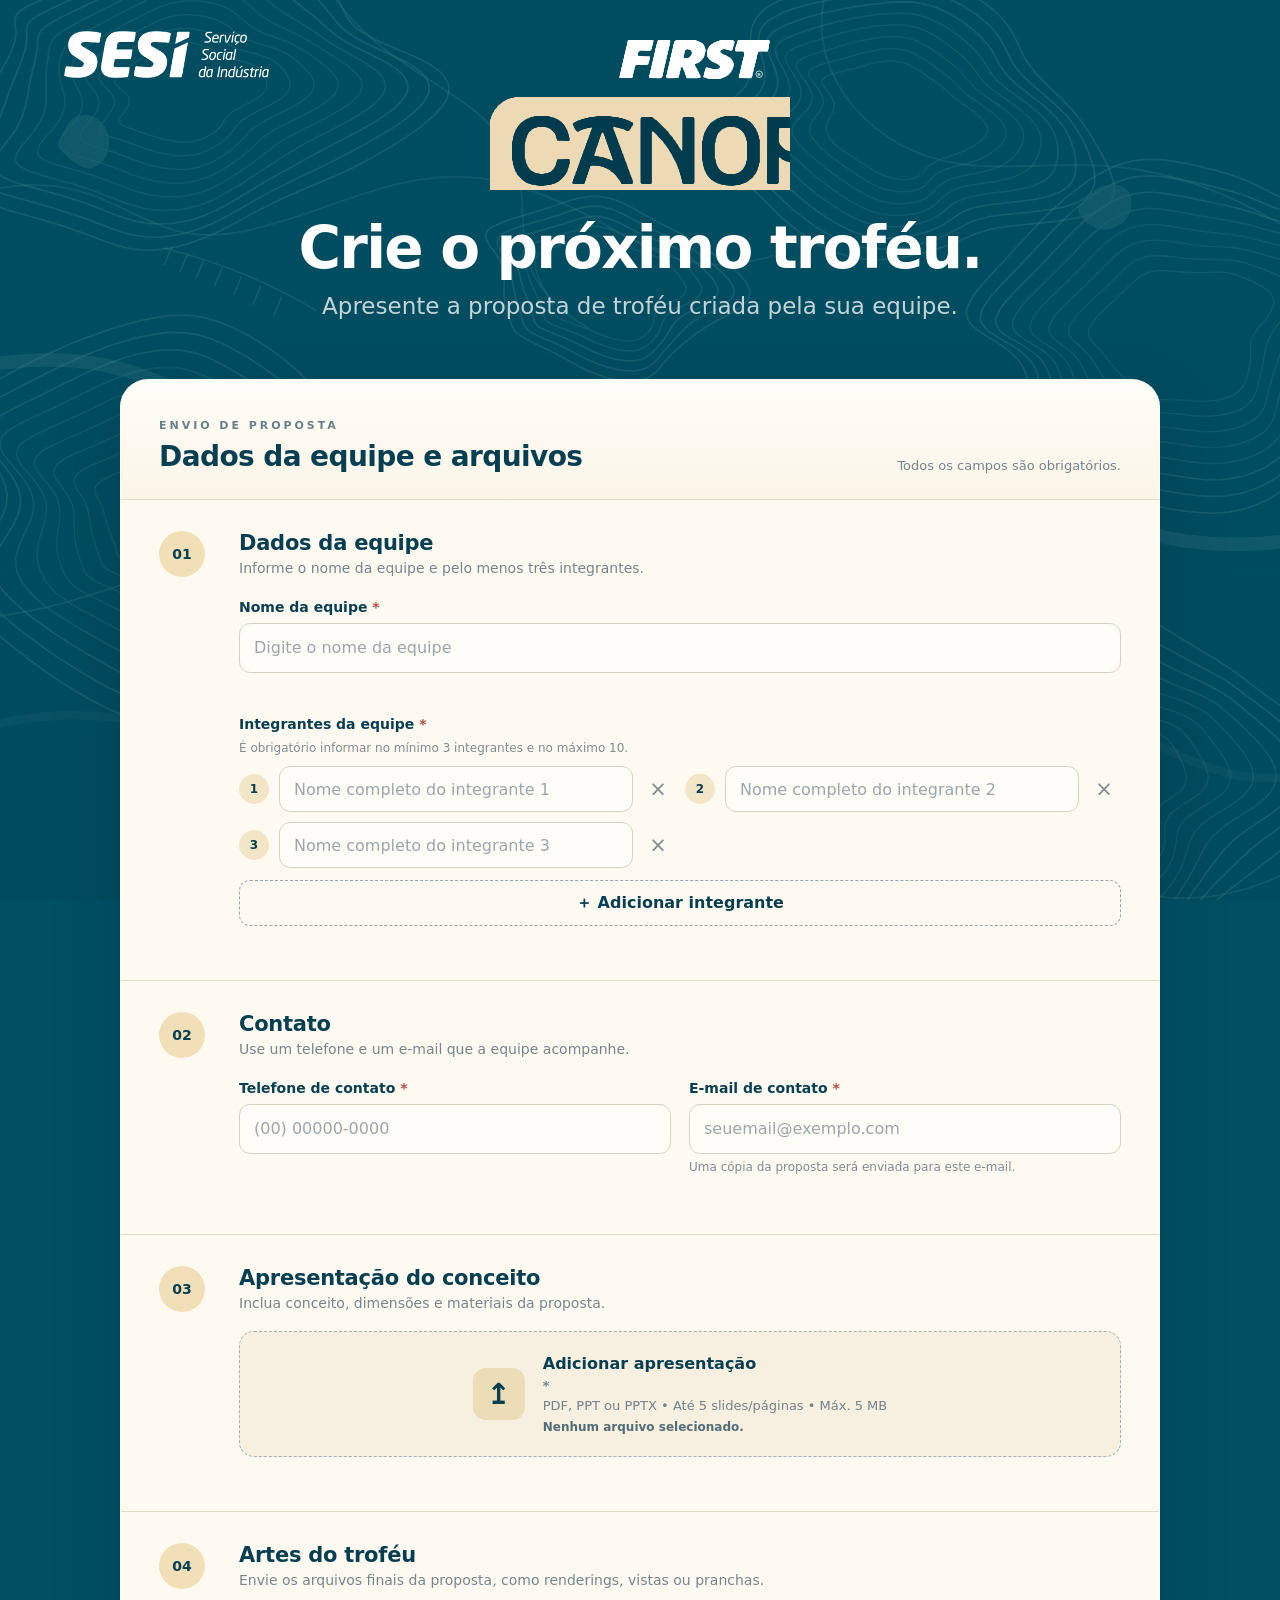
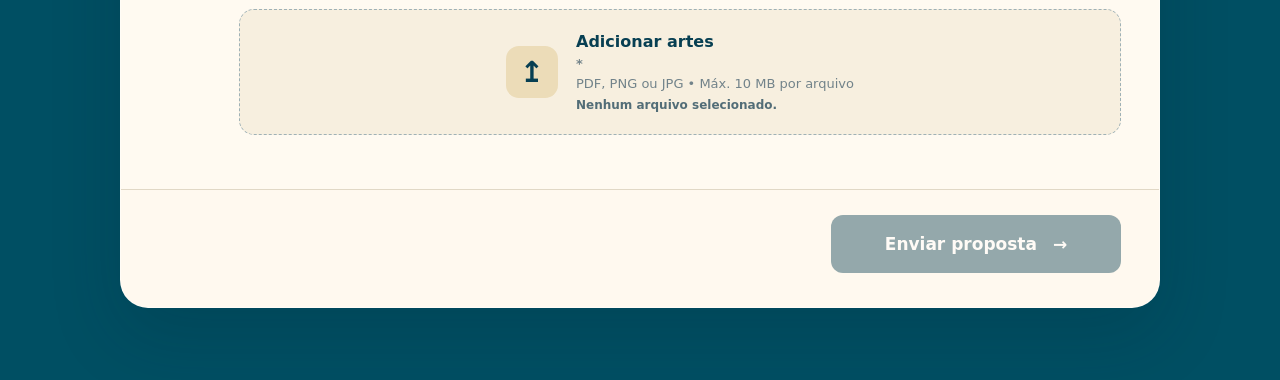
==== index.html @ c63472a3 "Use corrected static FIRST CANOPY logo" ====
<!DOCTYPE html>

<html lang="pt-BR">
<head>
<meta charset="utf-8"/>
<meta content="width=device-width,initial-scale=1" name="viewport"/>
<meta content="#003b4e" name="theme-color"/>
<title>FIRST CANOPY — Envio de proposta</title>
<link rel="icon" type="image/svg+xml" href="assets/favicon/favicon.svg?v=1"/>
<link rel="shortcut icon" href="assets/favicon/favicon.svg?v=1"/>
<link rel="manifest" href="assets/favicon/site.webmanifest?v=1"/>
<link href="styles-v5.css?v=5.1" rel="stylesheet"/>
</head>
<body>
<div aria-hidden="true" class="topography"></div>
<header class="site-header">
<div class="sesi-wrap">
<img alt="SESI — Serviço Social da Indústria" class="sesi-logo" src="assets/sesi-logo.png"/>
</div>
<div class="first-canopy-logo" id="firstCanopyLogo">
<img alt="FIRST CANOPY" class="brand-image" src="assets/first-canopy-logo-v6.svg?v=6"/>
</div>
<div class="hero-copy">
<h1>Crie o próximo troféu.</h1>
<p>Apresente a proposta de troféu criada pela sua equipe.</p>
</div>
</header>
<main class="page-shell">
<form class="proposal-card" id="proposalForm" novalidate="">
<div class="form-intro">
<div>
<span class="eyebrow">ENVIO DE PROPOSTA</span>
<h2>Dados da equipe e arquivos</h2>
</div>
<p>Todos os campos são obrigatórios.</p>
</div>
<section aria-labelledby="team-section-title" class="form-section">
<div class="section-badge">01</div>
<div class="section-content">
<div class="section-head">
<h3 id="team-section-title">Dados da equipe</h3>
<p>Informe o nome da equipe e pelo menos três integrantes.</p>
</div>
<div class="field full">
<label for="teamName">Nome da equipe <span class="required">*</span></label>
<input autocomplete="organization" class="input" id="teamName" name="teamName" placeholder="Digite o nome da equipe" required="" type="text" value=""/>

<div class="error-text" id="teamNameError"></div>
</div>
<div class="field full">
<label>Integrantes da equipe <span class="required">*</span></label>
<p class="field-note">É obrigatório informar no mínimo 3 integrantes e no máximo 10.</p>
<div class="member-list" id="memberList">
<div class="member-row">
<span class="member-index">1</span>
<input aria-label="Nome do integrante 1" class="input member-name" name="members" placeholder="Nome completo do integrante 1" required="" type="text"/>
<button aria-label="Remover integrante" class="remove-member" title="Remover integrante" type="button">×</button>
</div>
<div class="member-row">
<span class="member-index">2</span>
<input aria-label="Nome do integrante 2" class="input member-name" name="members" placeholder="Nome completo do integrante 2" required="" type="text"/>
<button aria-label="Remover integrante" class="remove-member" title="Remover integrante" type="button">×</button>
</div>
<div class="member-row">
<span class="member-index">3</span>
<input aria-label="Nome do integrante 3" class="input member-name" name="members" placeholder="Nome completo do integrante 3" required="" type="text"/>
<button aria-label="Remover integrante" class="remove-member" title="Remover integrante" type="button">×</button>
</div>
</div>
<button class="add-member" id="addMember" type="button">＋ Adicionar integrante</button>
<div class="error-text" id="membersError"></div>
</div>
</div>
</section>
<section aria-labelledby="contact-section-title" class="form-section">
<div class="section-badge">02</div>
<div class="section-content">
<div class="section-head">
<h3 id="contact-section-title">Contato</h3>
<p>Use um telefone e um e-mail que a equipe acompanhe.</p>
</div>
<div class="two-col">
<div class="field">
<label for="phone">Telefone de contato <span class="required">*</span></label>
<input autocomplete="tel" class="input" id="phone" inputmode="tel" name="phone" placeholder="(00) 00000-0000" required="" type="tel"/>
<div class="error-text" id="phoneError"></div>
</div>
<div class="field">
<label for="email">E-mail de contato <span class="required">*</span></label>
<input autocomplete="email" class="input" id="email" name="email" placeholder="seuemail@exemplo.com" required="" type="email"/>
<p class="field-note">Uma cópia da proposta será enviada para este e-mail.</p>
<div class="error-text" id="emailError"></div>
</div>
</div>
</div>
</section>
<section aria-labelledby="concept-section-title" class="form-section">
<div class="section-badge">03</div>
<div class="section-content">
<div class="section-head">
<h3 id="concept-section-title">Apresentação do conceito</h3>
<p>Inclua conceito, dimensões e materiais da proposta.</p>
</div>
<label class="upload-box" for="conceptFile" id="conceptUploadBox">
<div aria-hidden="true" class="upload-mark">↥</div>
<div class="upload-copy">
<strong>Adicionar apresentação <span class="required">*</span></strong>
<span>PDF, PPT ou PPTX • Até 5 slides/páginas • Máx. 5 MB</span>
<small id="conceptFileName">Nenhum arquivo selecionado.</small>
</div>
<input accept=".pdf,.ppt,.pptx" hidden="" id="conceptFile" name="conceptFile" required="" type="file"/>
</label>
<div class="error-text" id="conceptFileError"></div>
</div>
</section>
<section aria-labelledby="arts-section-title" class="form-section">
<div class="section-badge">04</div>
<div class="section-content">
<div class="section-head">
<h3 id="arts-section-title">Artes do troféu</h3>
<p>Envie os arquivos finais da proposta, como renderings, vistas ou pranchas.</p>
</div>
<label class="upload-box" for="artFiles" id="artsUploadBox">
<div aria-hidden="true" class="upload-mark">↥</div>
<div class="upload-copy">
<strong>Adicionar artes <span class="required">*</span></strong>
<span>PDF, PNG ou JPG • Máx. 10 MB por arquivo</span>
<small id="artFilesName">Nenhum arquivo selecionado.</small>
</div>
<input accept=".pdf,.png,.jpg,.jpeg" hidden="" id="artFiles" multiple="" name="artFiles" required="" type="file"/>
</label>
<div class="error-text" id="artFilesError"></div>
</div>
</section>
<div aria-live="polite" class="form-message" id="formMessage" role="alert"></div>
<div class="actions">
<button class="submit-button" disabled="" id="submitProposal" type="submit">
<span class="button-label">Enviar proposta</span>
<span aria-hidden="true">→</span>
</button>
</div>
</form>
</main>
<div aria-hidden="true" class="modal" id="successModal">
<div aria-labelledby="successTitle" aria-modal="true" class="modal-card" role="dialog">
<div aria-hidden="true" class="success-icon">✓</div>
<h2 id="successTitle">Proposta enviada com sucesso.</h2>
<p id="successText">A proposta foi encaminhada e uma cópia foi enviada para o e-mail informado.</p>
<button class="modal-button" id="closeSuccess" type="button">Fechar</button>
</div>
</div>
<script src="app-v5.js?v=5.1" defer></script>
</body>
</html>
---- styles-v5.css ----
:root{
  --teal:#003b4e;
  --teal-2:#00566e;
  --teal-3:#0d6b82;
  --cream:#efd9a7;
  --paper:#f9f4e8;
  --paper-2:#fffaf1;
  --ink:#073f52;
  --muted:#73868d;
  --line:#e1d8c6;
  --danger:#b64d45;
  --success:#0c6a61;
  --shadow:0 26px 70px rgba(0,34,46,.18);
}
*{box-sizing:border-box}
html{scroll-behavior:smooth}
body{
  margin:0;
  min-height:100vh;
  font-family:Inter,ui-sans-serif,system-ui,-apple-system,"Segoe UI",Arial,sans-serif;
  color:var(--ink);
  background:#004f63;
  overflow-x:hidden;
  position:relative;
  isolation:isolate;
}
button,input{font:inherit}
.topography{
  position:fixed;
  inset:0;
  z-index:-1;
  pointer-events:none;
  background:#004f63 url("assets/topography.svg") center top / cover no-repeat;
}
.topography::after{
  content:"";
  position:absolute;
  inset:0;
  background:linear-gradient(180deg,rgba(0,32,44,.04) 0%,rgba(0,32,44,.08) 100%);
}

.site-header{
  position:relative;
  min-height:465px;
  padding:30px clamp(22px,5vw,72px) 138px;
  display:flex;
  flex-direction:column;
  align-items:center;
  text-align:center;
  color:#fff;
}
.sesi-wrap{
  position:absolute;
  top:31px;
  left:clamp(22px,5vw,72px);
  width:205px;
  display:flex;
  align-items:center;
}
.sesi-logo{
  display:block;
  width:100%;
  height:auto;
  max-height:62px;
  object-fit:contain;
  object-position:left center;
}
.first-canopy-logo{
  width:min(410px,72vw);
  margin-top:10px;
  position:relative;
}
.brand-svg{
  display:block;
  width:100%;
  height:auto;
  overflow:visible;
  shape-rendering:geometricPrecision;
  text-rendering:geometricPrecision;
}
.logo-first-vector,.logo-plaque-vector,.logo-letters-vector{
  vector-effect:non-scaling-stroke;
}
.logo-fallback{
  display:block;
  width:100%;
  height:auto;
}
.hero-copy{margin-top:25px;max-width:860px}
.hero-copy h1{
  margin:0;
  font-size:clamp(36px,4.8vw,58px);
  line-height:1.03;
  letter-spacing:-1.8px;
}
.hero-copy p{
  margin:12px 0 0;
  color:#c4d3d7;
  font-size:clamp(18px,2vw,23px);
  line-height:1.35;
}

.page-shell{
  width:min(1040px,94%);
  margin:-86px auto 72px;
  position:relative;
  z-index:2;
}
.proposal-card{
  background:var(--paper-2);
  border:1px solid rgba(255,255,255,.3);
  border-radius:28px;
  box-shadow:var(--shadow);
  overflow:hidden;
}
.form-intro{
  display:flex;
  align-items:flex-end;
  justify-content:space-between;
  gap:28px;
  padding:34px 38px 26px;
  background:linear-gradient(180deg,#fffdf8 0%,#fbf5e8 100%);
  border-bottom:1px solid var(--line);
}
.form-intro .eyebrow{font-size:11px;letter-spacing:.27em;font-weight:800;color:#66808a}
.form-intro h2{margin:7px 0 0;font-size:28px;letter-spacing:-.6px}
.form-intro>p{margin:0;color:var(--muted);font-size:13px;white-space:nowrap}

.form-section{
  display:grid;
  grid-template-columns:62px 1fr;
  gap:18px;
  padding:31px 38px;
  border-bottom:1px solid var(--line);
}
.section-badge{
  width:46px;
  height:46px;
  border-radius:50%;
  display:grid;
  place-items:center;
  background:#f1dfb7;
  color:var(--ink);
  font-weight:850;
  font-size:14px;
}
.section-content{min-width:0}
.section-head h3{margin:0;font-size:21px;letter-spacing:-.25px}
.section-head p{margin:4px 0 0;color:var(--muted);font-size:14px;line-height:1.4}
.field{margin-top:20px}
.field label{display:block;margin-bottom:8px;font-size:14px;font-weight:760}
.required{color:var(--danger)}
.field-note{margin:5px 0 10px;color:#7d8d93;font-size:12px;line-height:1.4}
.input{
  width:100%;
  height:50px;
  border:1.5px solid #d7d1c4;
  border-radius:11px;
  background:#fffdf8;
  color:var(--ink);
  padding:0 14px;
  outline:none;
  transition:border-color .18s,box-shadow .18s,background .18s;
}
.input::placeholder{color:#9ba6aa}
.input:focus{border-color:var(--teal-3);box-shadow:0 0 0 3px rgba(13,107,130,.08)}
.input.invalid{border-color:var(--danger);background:#fff9f7}
.two-col{display:grid;grid-template-columns:1fr 1fr;gap:18px}
.member-list{display:grid;grid-template-columns:1fr 1fr;gap:10px}
.member-row{display:grid;grid-template-columns:32px 1fr 34px;gap:8px;align-items:center}
.member-index{
  width:30px;
  height:30px;
  border-radius:50%;
  display:grid;
  place-items:center;
  background:#f3e6c8;
  font-size:12px;
  font-weight:850;
}
.member-row .input{height:46px}
.remove-member{
  width:34px;
  height:34px;
  border:0;
  background:transparent;
  color:#7e8d92;
  border-radius:8px;
  font-size:21px;
  cursor:pointer;
}
.remove-member:hover{background:#f4eee1;color:var(--danger)}
.add-member{
  margin-top:12px;
  width:100%;
  height:46px;
  border-radius:11px;
  border:1.5px dashed #8da7af;
  background:transparent;
  color:var(--ink);
  font-weight:760;
  cursor:pointer;
}
.add-member:hover{background:#f7f0e2}
.add-member:disabled{opacity:.5;cursor:not-allowed}

.upload-box{
  margin-top:18px;
  min-height:126px;
  border:1.5px dashed #9fb1b6;
  border-radius:15px;
  background:#f7efdf;
  display:flex;
  align-items:center;
  justify-content:center;
  gap:18px;
  padding:22px;
  cursor:pointer;
  transition:background .18s,border-color .18s,transform .18s;
}
.upload-box:hover{background:#f4e8d2;border-color:#6f959f}
.upload-box.has-file{border-style:solid;border-color:#77a096;background:#edf4ec}
.upload-box.invalid{border-color:var(--danger);background:#fff5f1}
.upload-mark{
  flex:0 0 auto;
  width:52px;
  height:52px;
  border-radius:13px;
  display:grid;
  place-items:center;
  background:#ecdcb8;
  font-size:29px;
  font-weight:850;
}
.upload-copy strong{display:block;font-size:16px}
.upload-copy span{display:block;margin-top:5px;color:#72838a;font-size:13px}
.upload-copy small{display:block;margin-top:7px;color:#526d77;font-size:12px;font-weight:650;word-break:break-word}
.error-text{min-height:17px;margin-top:6px;color:var(--danger);font-size:12px;line-height:1.35}

.form-message{
  display:none;
  margin:24px 38px 0;
  padding:14px 16px;
  border-radius:12px;
  font-size:14px;
  line-height:1.4;
}
.form-message.error{display:block;background:#fff0ec;color:#8f3d36;border:1px solid #e8bcb4}
.form-message.success{display:block;background:#e9f4ef;color:#0b6158;border:1px solid #b7d8cf}
.actions{
  display:flex;
  justify-content:flex-end;
  padding:25px 38px 34px;
  background:#fff9ef;
}
.submit-button{
  min-width:290px;
  height:58px;
  border:0;
  border-radius:12px;
  background:var(--teal);
  color:#fff;
  font-size:17px;
  font-weight:820;
  display:flex;
  align-items:center;
  justify-content:center;
  gap:16px;
  cursor:pointer;
  transition:transform .15s,background .15s,opacity .15s;
}
.submit-button:not(:disabled):hover{background:#002f3f;transform:translateY(-1px)}
.submit-button:disabled{opacity:.42;cursor:not-allowed}
.submit-button.sending{opacity:.72;cursor:wait}

.modal{
  position:fixed;
  inset:0;
  z-index:50;
  display:none;
  align-items:center;
  justify-content:center;
  padding:22px;
  background:rgba(0,28,38,.68);
  backdrop-filter:blur(5px);
}
.modal.open{display:flex}
.modal-card{
  width:min(500px,100%);
  background:#fffaf0;
  border-radius:24px;
  padding:34px;
  text-align:center;
  box-shadow:var(--shadow);
}
.success-icon{
  width:58px;
  height:58px;
  border-radius:50%;
  margin:0 auto 16px;
  display:grid;
  place-items:center;
  background:#dcefe8;
  color:var(--success);
  font-size:28px;
  font-weight:900;
}
.modal-card h2{margin:0;font-size:27px}
.modal-card p{margin:10px auto 22px;color:var(--muted);line-height:1.5;max-width:390px}
.modal-button{
  width:100%;
  height:50px;
  border:0;
  border-radius:11px;
  background:var(--teal);
  color:#fff;
  font-weight:800;
  cursor:pointer;
}

@media(max-width:860px){
  .site-header{padding:28px 20px 116px;min-height:390px}
  .sesi-wrap{position:static;width:150px;align-self:flex-start;margin-bottom:10px}
  .first-canopy-logo{margin-top:0;width:min(350px,78vw)}
  .hero-copy{margin-top:20px}
  .page-shell{width:96%;margin-top:-76px}
  .form-intro{align-items:flex-start;flex-direction:column;gap:8px;padding:28px 24px 22px}
  .form-intro>p{white-space:normal}
  .form-section{grid-template-columns:1fr;padding:26px 24px}
  .section-badge{width:42px;height:42px}
  .two-col,.member-list{grid-template-columns:1fr}
  .actions{padding:20px 24px 28px}
  .submit-button{width:100%;min-width:0}
  .form-message{margin:20px 24px 0}
}
@media(max-width:520px){
  .site-header{padding-left:16px;padding-right:16px}
  .sesi-wrap{width:132px}
  .first-canopy-logo{width:min(315px,86vw)}
  .hero-copy h1{font-size:36px}
  .hero-copy p{font-size:18px}
  .page-shell{width:96.5%}
  .form-section{padding:24px 18px}
  .form-intro{padding:24px 18px 20px}
  .actions{padding:18px}
  .form-message{margin:18px 18px 0}
  .upload-box{align-items:flex-start;justify-content:flex-start}
}

@media(prefers-reduced-motion:reduce){
  html{scroll-behavior:auto}
  *,*::before,*::after{animation-duration:.001ms!important;animation-iteration-count:1!important;transition-duration:.001ms!important}
}

/* Logo animation v4 — JS-controlled, no SMIL */
.logo-letter{
  transform-box:fill-box;
  transform-origin:center;
  will-change:transform,opacity;
}
.first-canopy-logo.logo-animation-running .logo-letter{
  transition:none!important;
}
.first-canopy-logo.logo-animation-complete .logo-letter{
  opacity:1!important;
  transform:none!important;
  clip-path:none!important;
}
.logo-fallback-js{
  display:block;
  width:100%;
  height:auto;
}
.logo-fallback-js[hidden]{display:none!important}
@media(prefers-reduced-motion:reduce){
  .first-canopy-logo .logo-letter{opacity:1!important;transform:none!important;clip-path:none!important}
}

/* v5 logo animation: isolated, cache-busted and driven by Web Animations API */
#firstCanopyLogo .logo-letter{
  transform-box:fill-box;
  transform-origin:center center;
  will-change:transform,opacity;
}
#firstCanopyLogo.logo-animation-running .logo-letter{
  transition:none!important;
}
#firstCanopyLogo.logo-animation-complete .logo-letter{
  opacity:1!important;
  transform:none!important;
}
/* Do not zero-out Web Animations API here; JS provides a shorter visible reduced-motion reveal. */
@media (prefers-reduced-motion: reduce){
  #firstCanopyLogo .logo-letter{transition:none!important}
}
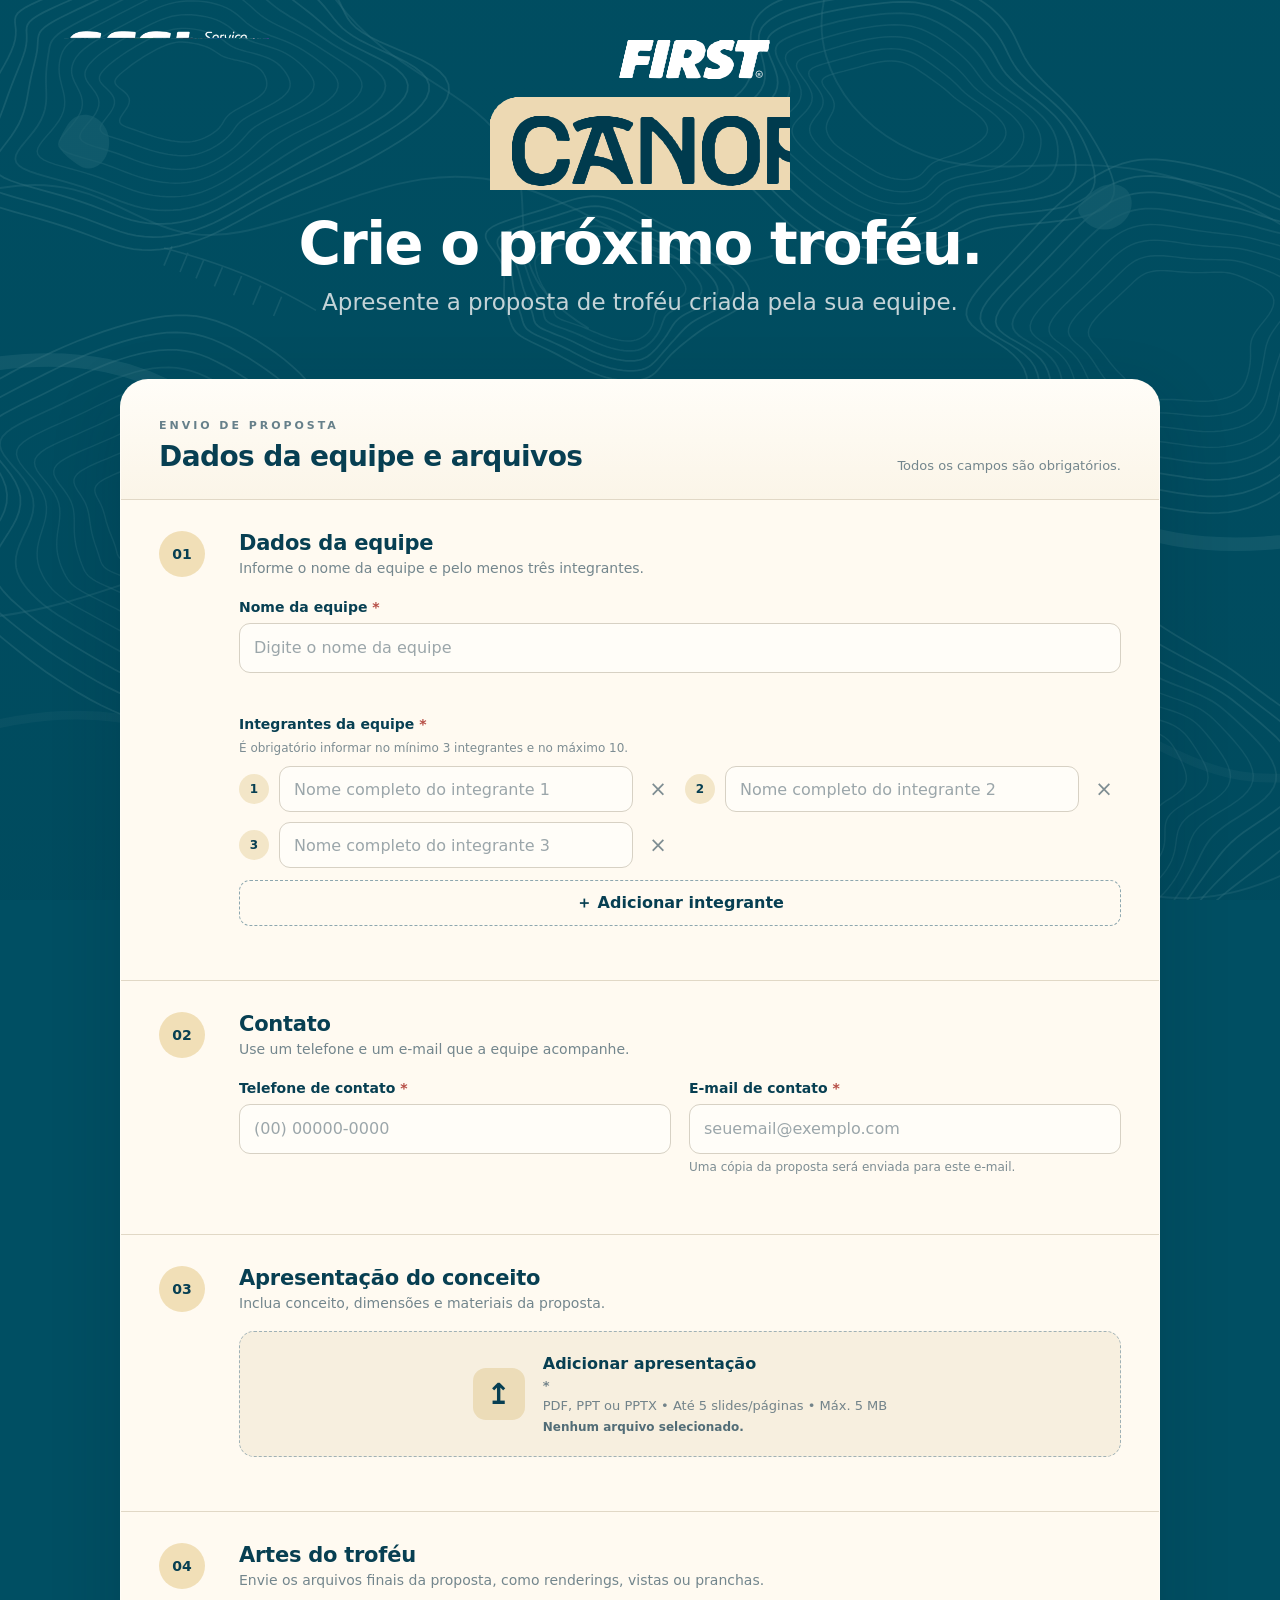
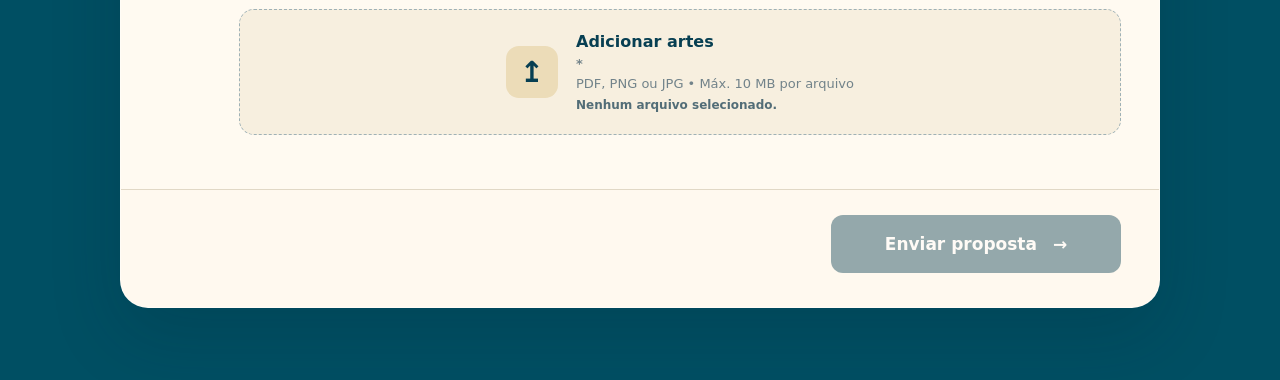
==== commit 01f63677: "Sync uploaded FIRST CANOPY package" ====
--- a/index.html
+++ b/index.html
@@ -15,7 +15,7 @@
 <div aria-hidden="true" class="topography"></div>
 <header class="site-header">
 <div class="sesi-wrap">
-<img alt="SESI — Serviço Social da Indústria" class="sesi-logo" src="assets/sesi-logo.png"/>
+<img alt="SESI — Serviço Social da Indústria" class="sesi-logo" src="assets/sesi-logo-v4.png"/>
 </div>
 <div class="first-canopy-logo" id="firstCanopyLogo">
 <img alt="FIRST CANOPY" class="brand-image" src="assets/first-canopy-logo-v6.svg?v=6"/>
--- a/styles-v5.css
+++ b/styles-v5.css
@@ -393,3 +393,25 @@
 @media (prefers-reduced-motion: reduce){
   #firstCanopyLogo .logo-letter{transition:none!important}
 }
+
+
+/* v6 static logo */
+.first-canopy-logo{
+  width:min(560px,78vw);
+  margin-top:10px;
+  position:relative;
+  overflow:visible;
+}
+.brand-image{
+  display:block;
+  width:100%;
+  max-width:100%;
+  height:auto;
+  object-fit:contain;
+}
+@media(max-width:860px){
+  .first-canopy-logo{width:min(420px,82vw);margin-top:0}
+}
+@media(max-width:520px){
+  .first-canopy-logo{width:min(340px,90vw)}
+}
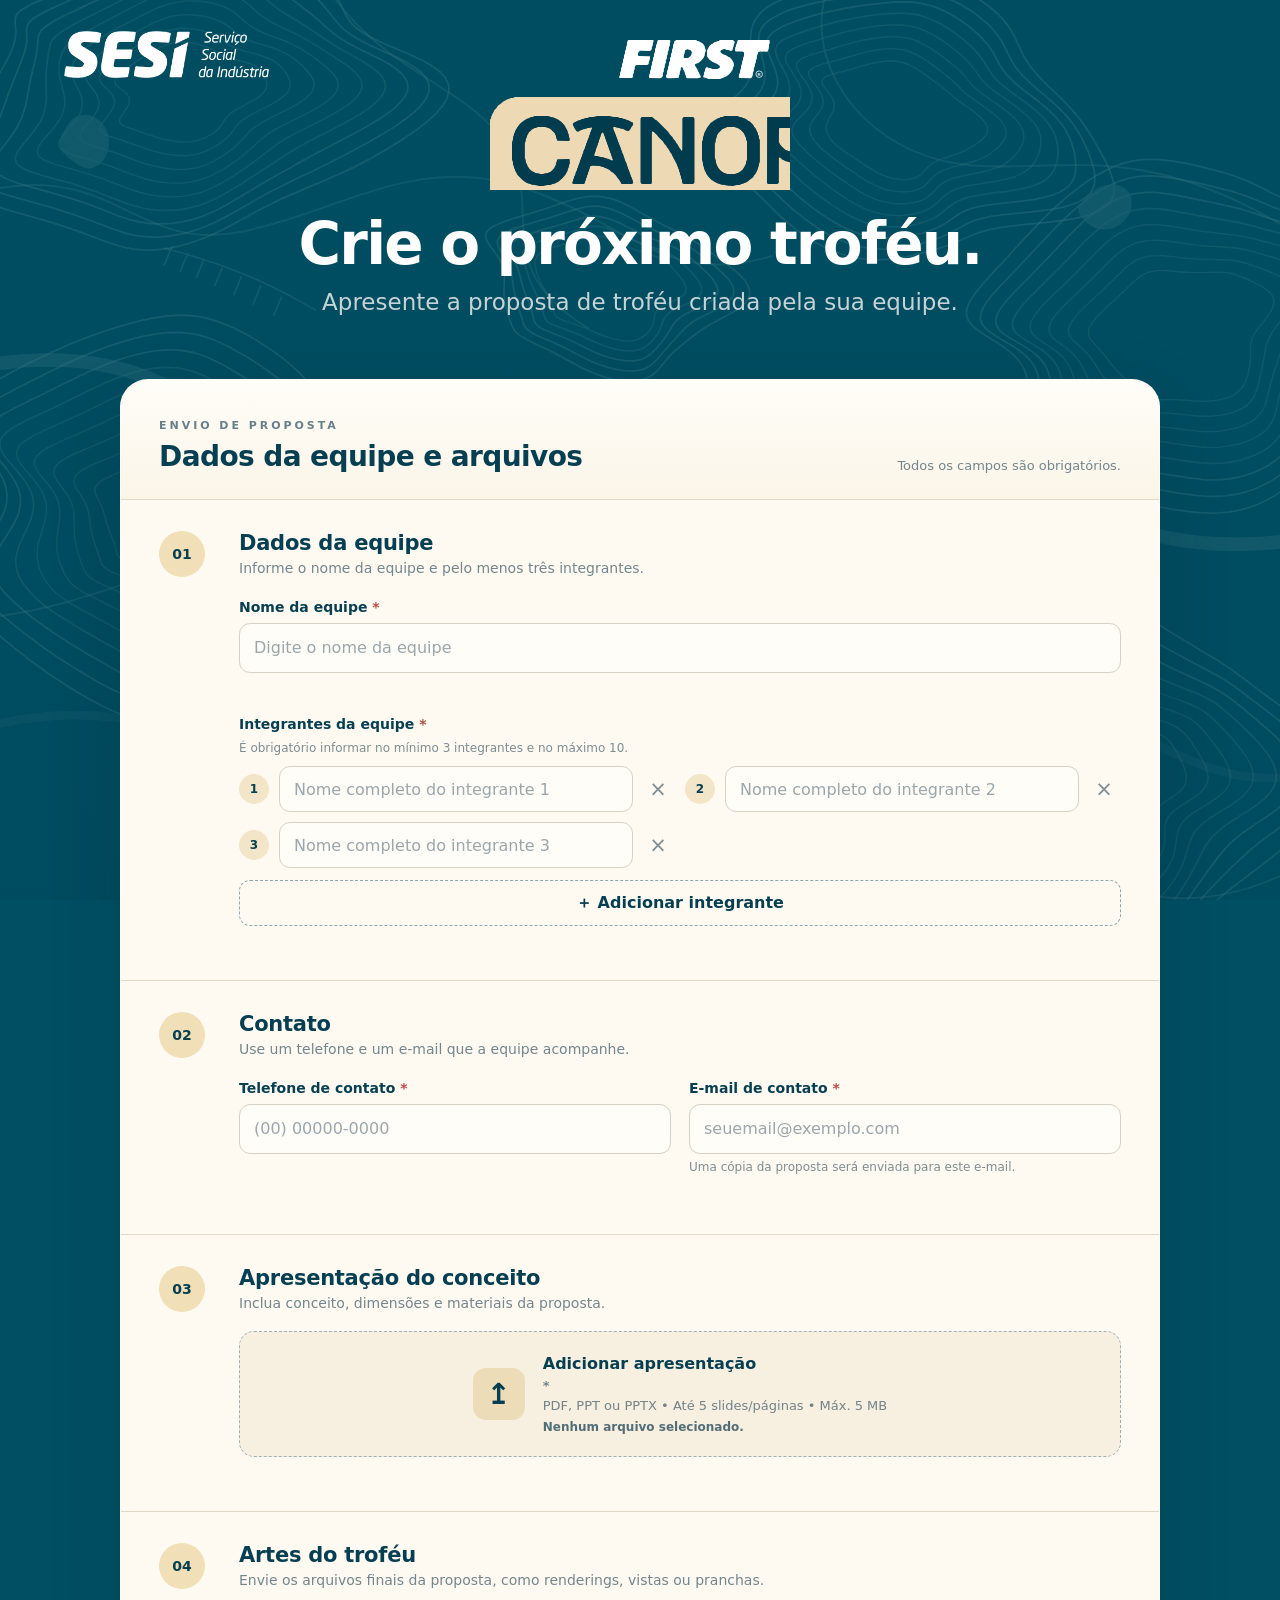
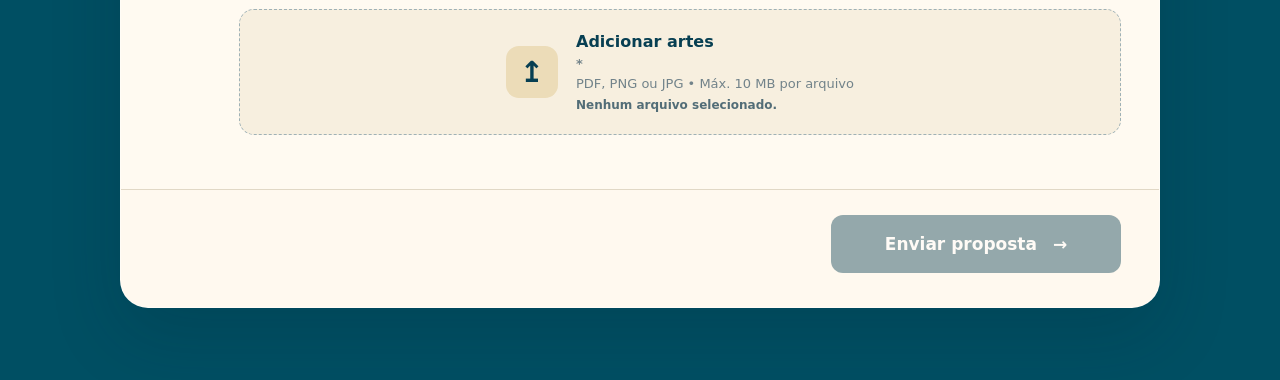
==== commit 44f83cc7: "Finalize uploaded package sync with validated assets" ====
--- a/index.html
+++ b/index.html
@@ -15,7 +15,7 @@
 <div aria-hidden="true" class="topography"></div>
 <header class="site-header">
 <div class="sesi-wrap">
-<img alt="SESI — Serviço Social da Indústria" class="sesi-logo" src="assets/sesi-logo-v4.png"/>
+<img alt="SESI — Serviço Social da Indústria" class="sesi-logo" src="assets/sesi-logo.png"/>
 </div>
 <div class="first-canopy-logo" id="firstCanopyLogo">
 <img alt="FIRST CANOPY" class="brand-image" src="assets/first-canopy-logo-v6.svg?v=6"/>
--- a/styles-v5.css
+++ b/styles-v5.css
@@ -405,12 +405,11 @@
 .brand-image{
   display:block;
   width:100%;
-  max-width:100%;
   height:auto;
   object-fit:contain;
 }
 @media(max-width:860px){
-  .first-canopy-logo{width:min(420px,82vw);margin-top:0}
+  .first-canopy-logo{width:min(420px,82vw)}
 }
 @media(max-width:520px){
   .first-canopy-logo{width:min(340px,90vw)}
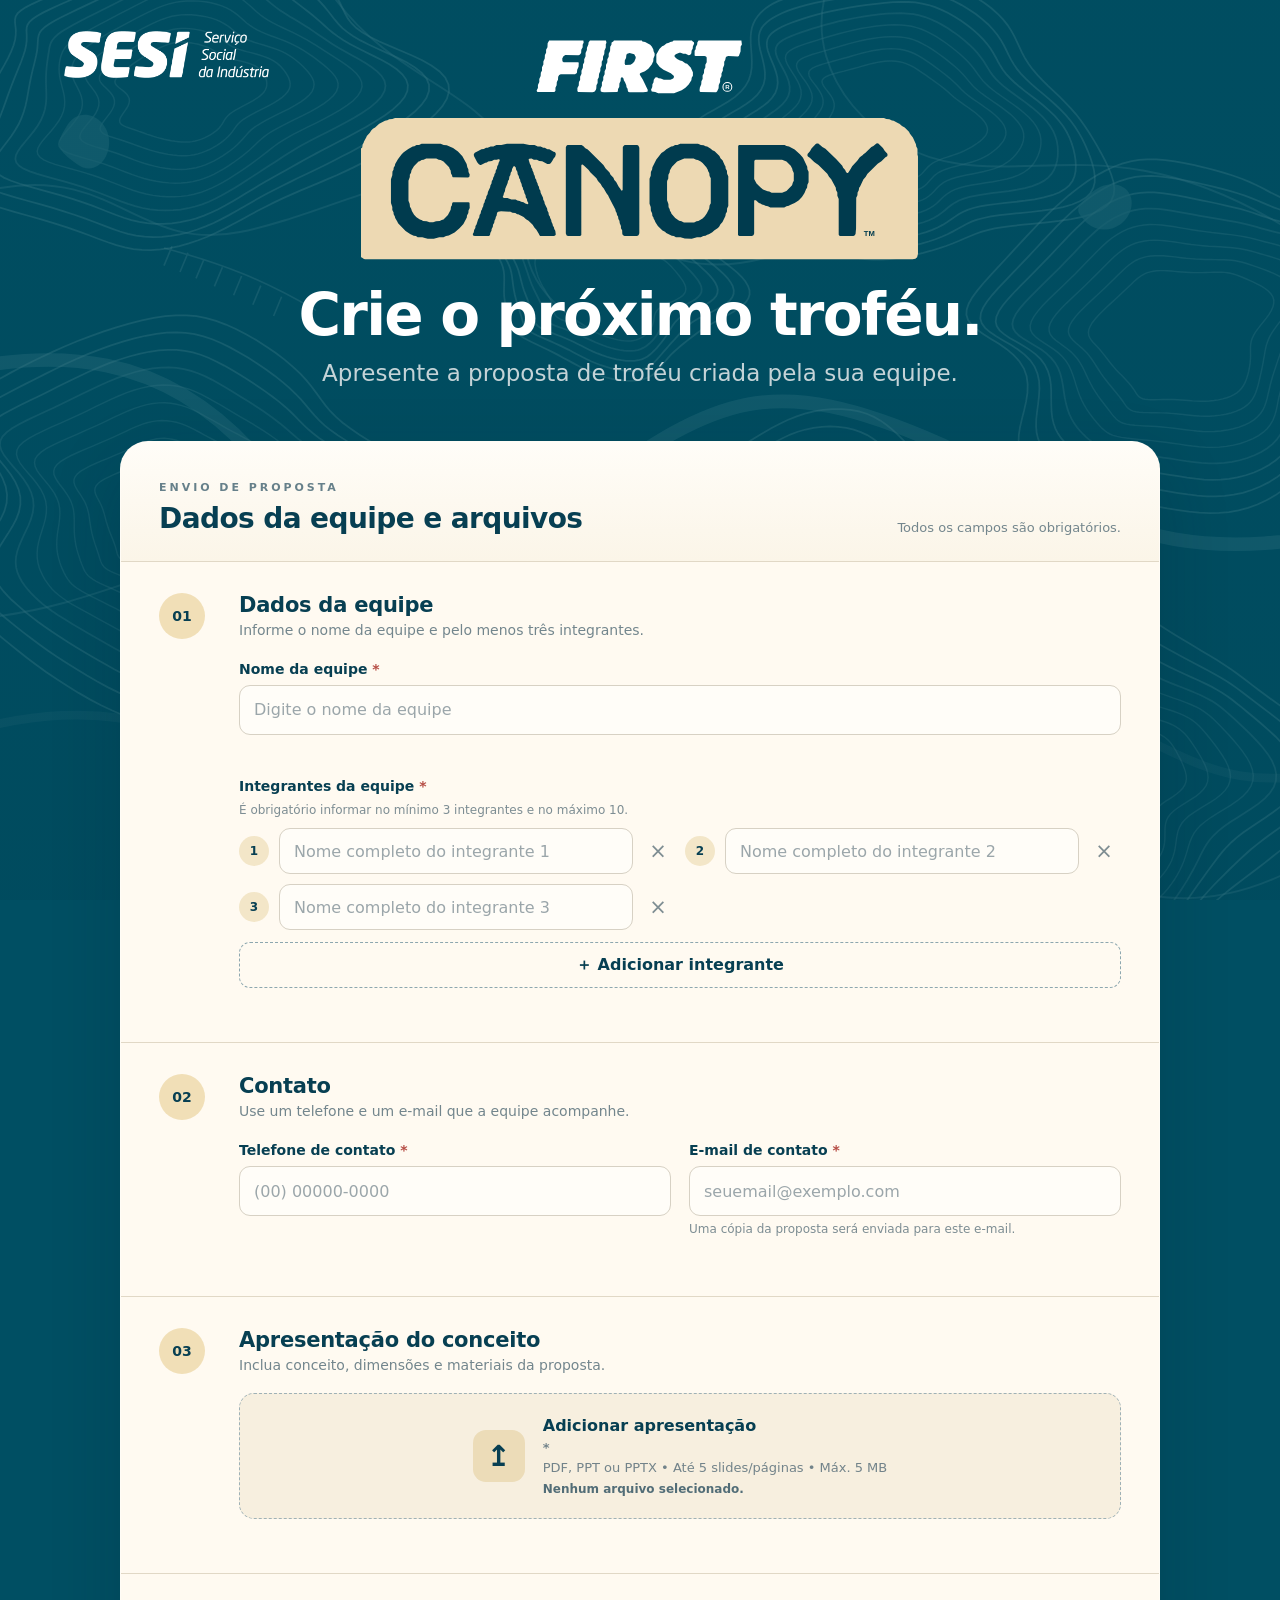
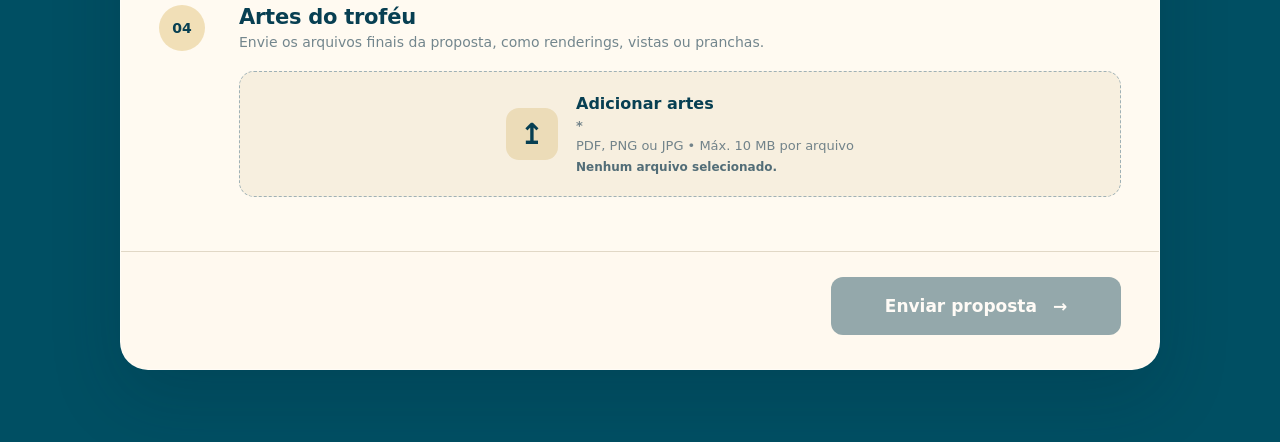
==== commit 42dc999f: "Use corrected FIRST CANOPY logo asset" ====
--- a/index.html
+++ b/index.html
@@ -18,7 +18,7 @@
 <img alt="SESI — Serviço Social da Indústria" class="sesi-logo" src="assets/sesi-logo.png"/>
 </div>
 <div class="first-canopy-logo" id="firstCanopyLogo">
-<img alt="FIRST CANOPY" class="brand-image" src="assets/first-canopy-logo-v6.svg?v=6"/>
+<img alt="FIRST CANOPY" class="brand-image" src="assets/first-canopy-logo-v7.svg?v=7"/>
 </div>
 <div class="hero-copy">
 <h1>Crie o próximo troféu.</h1>
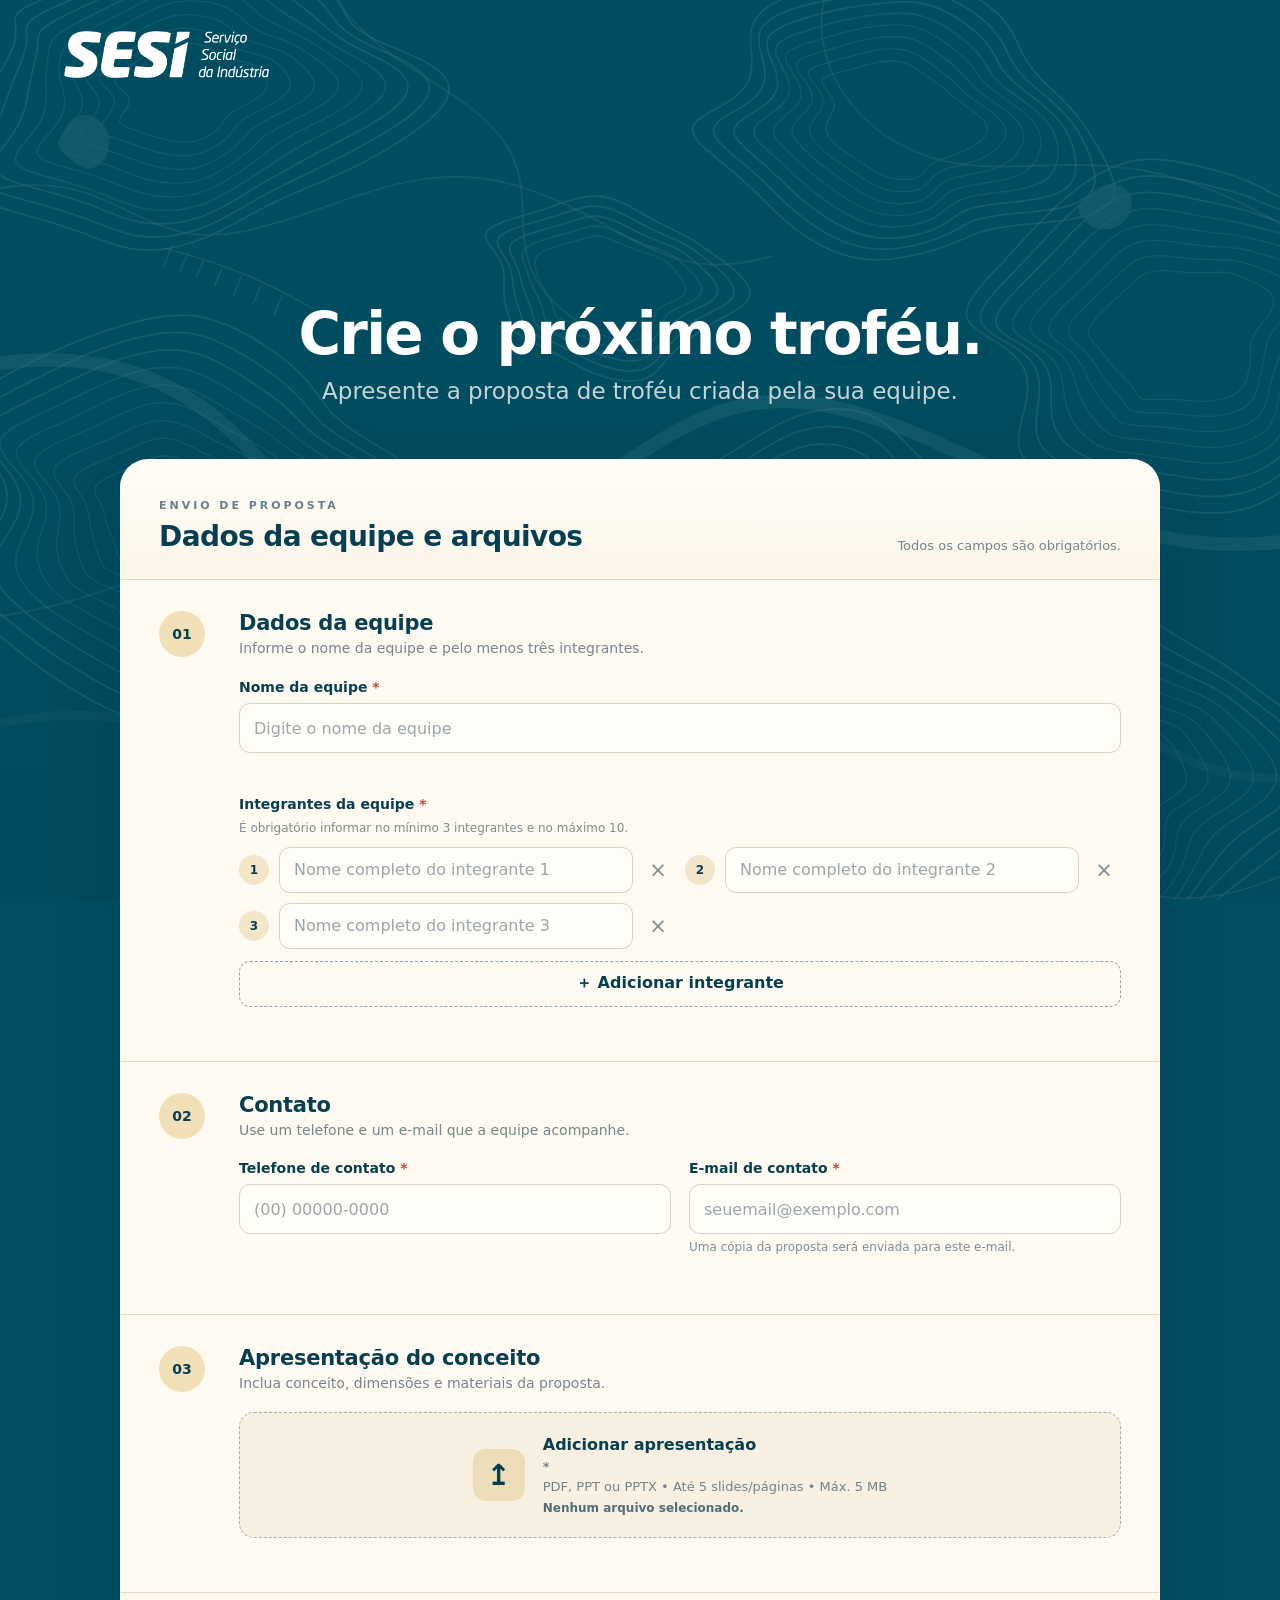
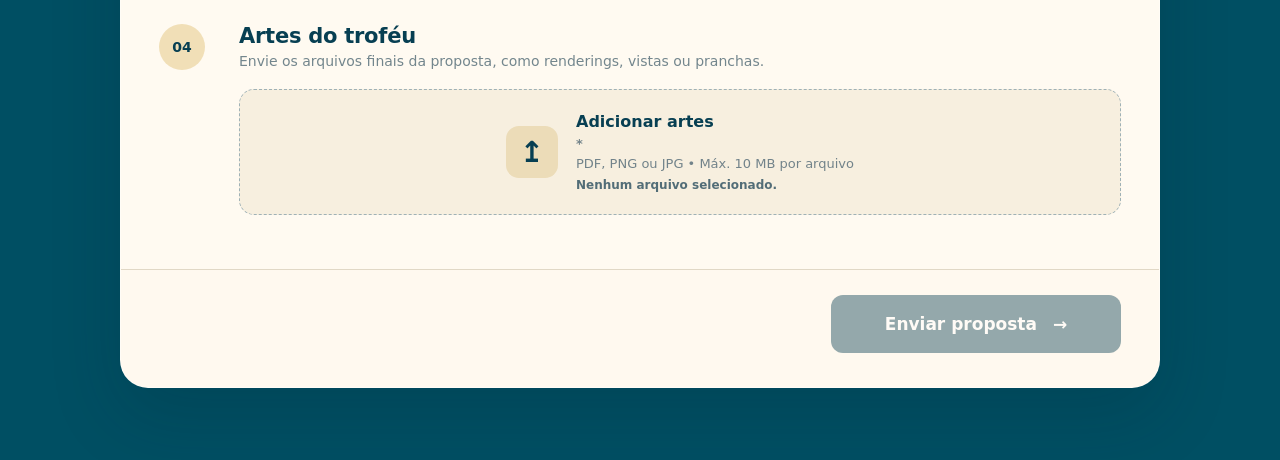
==== commit cf024364: "Use approved FIRST CANOPY raster logo" ====
--- a/index.html
+++ b/index.html
@@ -18,7 +18,7 @@
 <img alt="SESI — Serviço Social da Indústria" class="sesi-logo" src="assets/sesi-logo.png"/>
 </div>
 <div class="first-canopy-logo" id="firstCanopyLogo">
-<img alt="FIRST CANOPY" class="brand-image" src="assets/first-canopy-logo-v7.svg?v=7"/>
+<img alt="FIRST CANOPY" class="brand-image" src="assets/first-canopy-logo-approved-v8.webp?v=8"/>
 </div>
 <div class="hero-copy">
 <h1>Crie o próximo troféu.</h1>
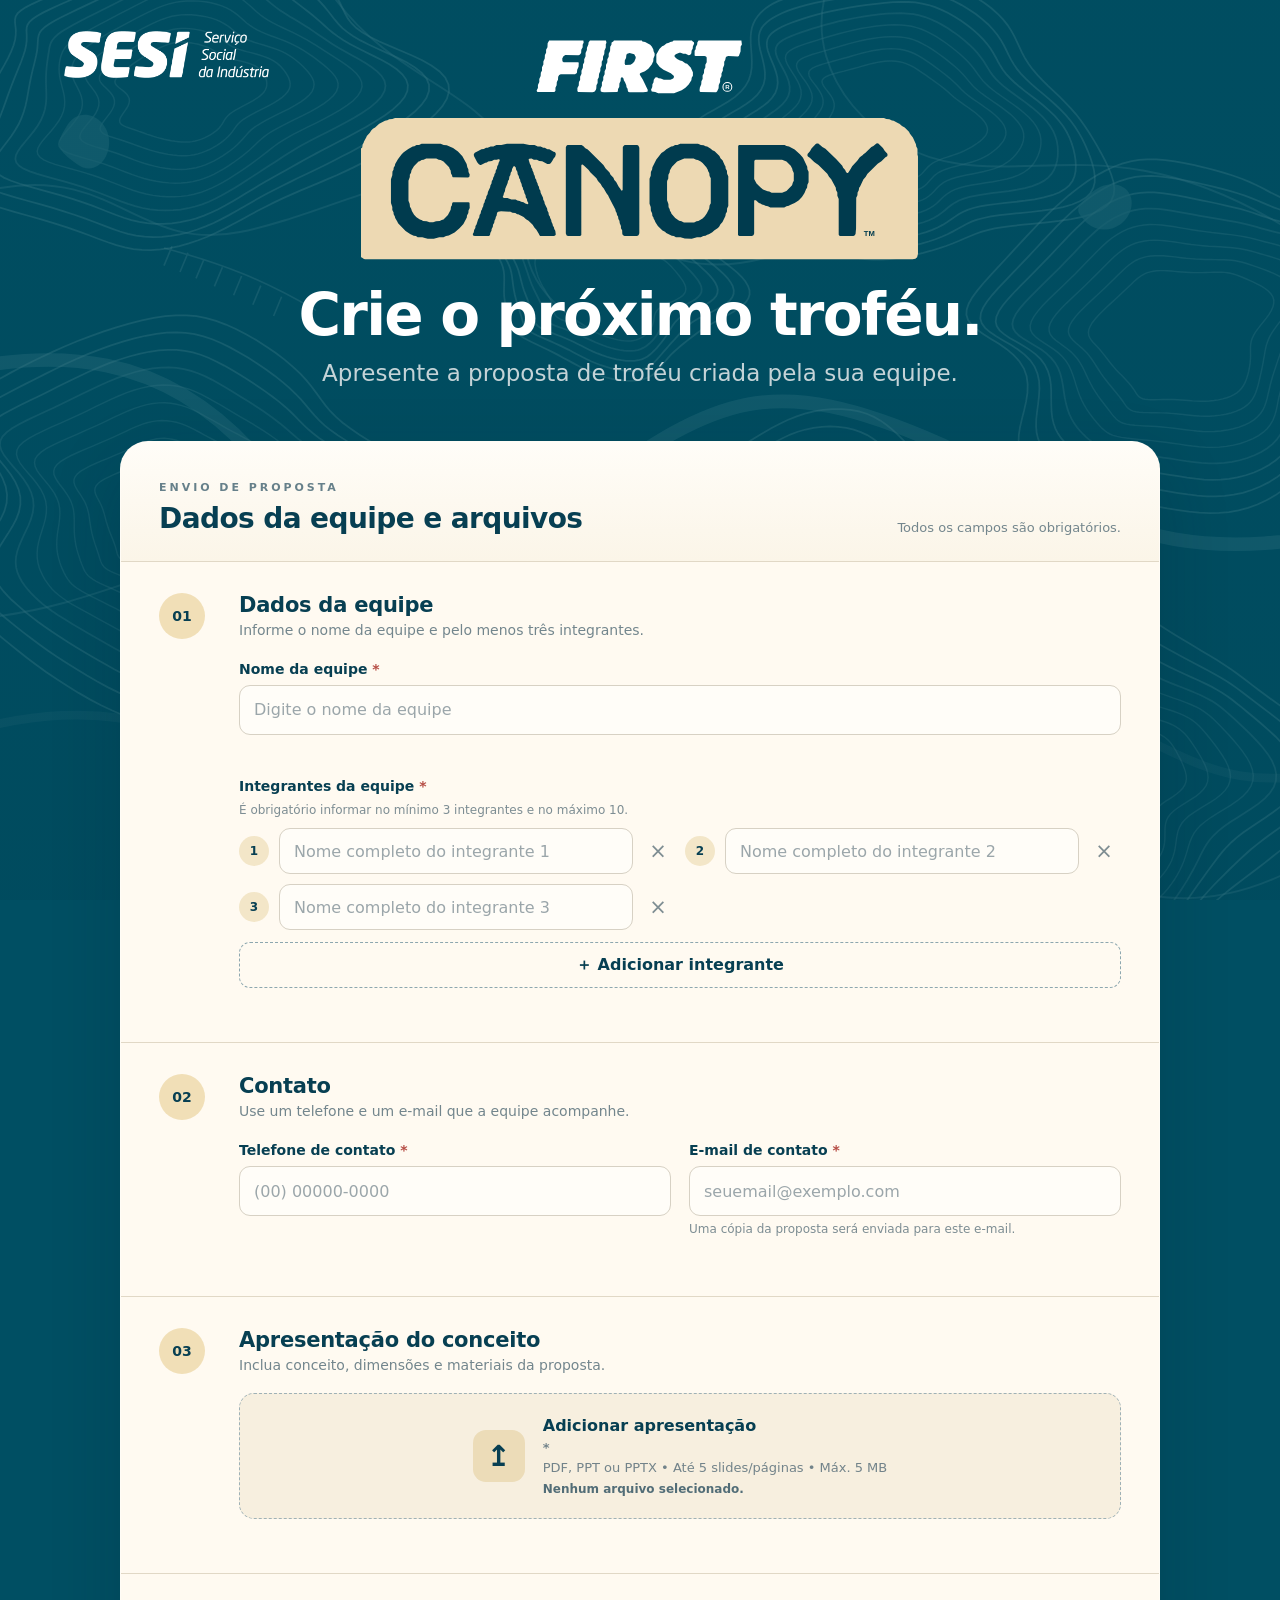
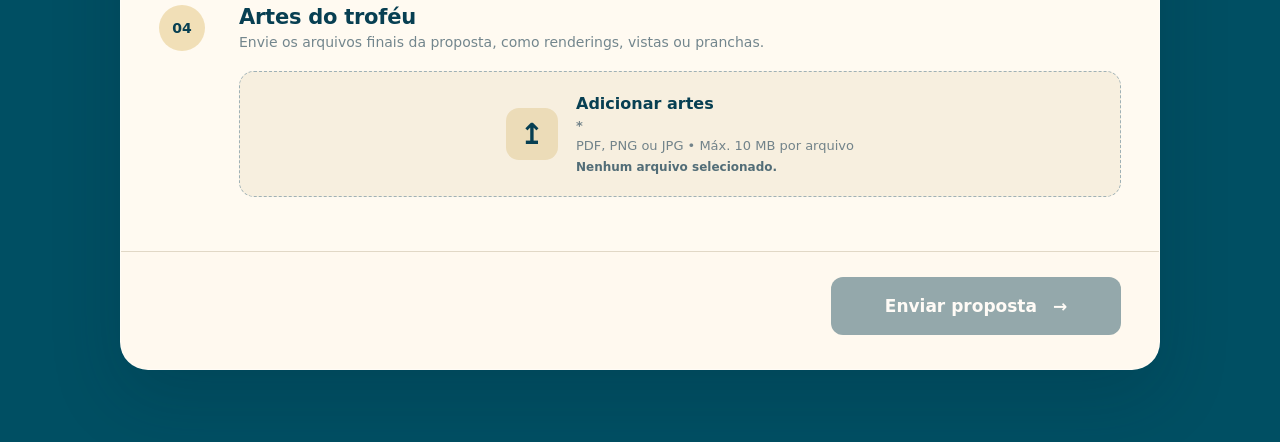
==== commit bf33170b: "Use browser-safe FIRST CANOPY logo" ====
--- a/index.html
+++ b/index.html
@@ -18,7 +18,7 @@
 <img alt="SESI — Serviço Social da Indústria" class="sesi-logo" src="assets/sesi-logo.png"/>
 </div>
 <div class="first-canopy-logo" id="firstCanopyLogo">
-<img alt="FIRST CANOPY" class="brand-image" src="assets/first-canopy-logo-approved-v8.webp?v=8"/>
+<img alt="FIRST CANOPY" class="brand-image" src="assets/first-canopy-logo-v9.svg?v=9"/>
 </div>
 <div class="hero-copy">
 <h1>Crie o próximo troféu.</h1>
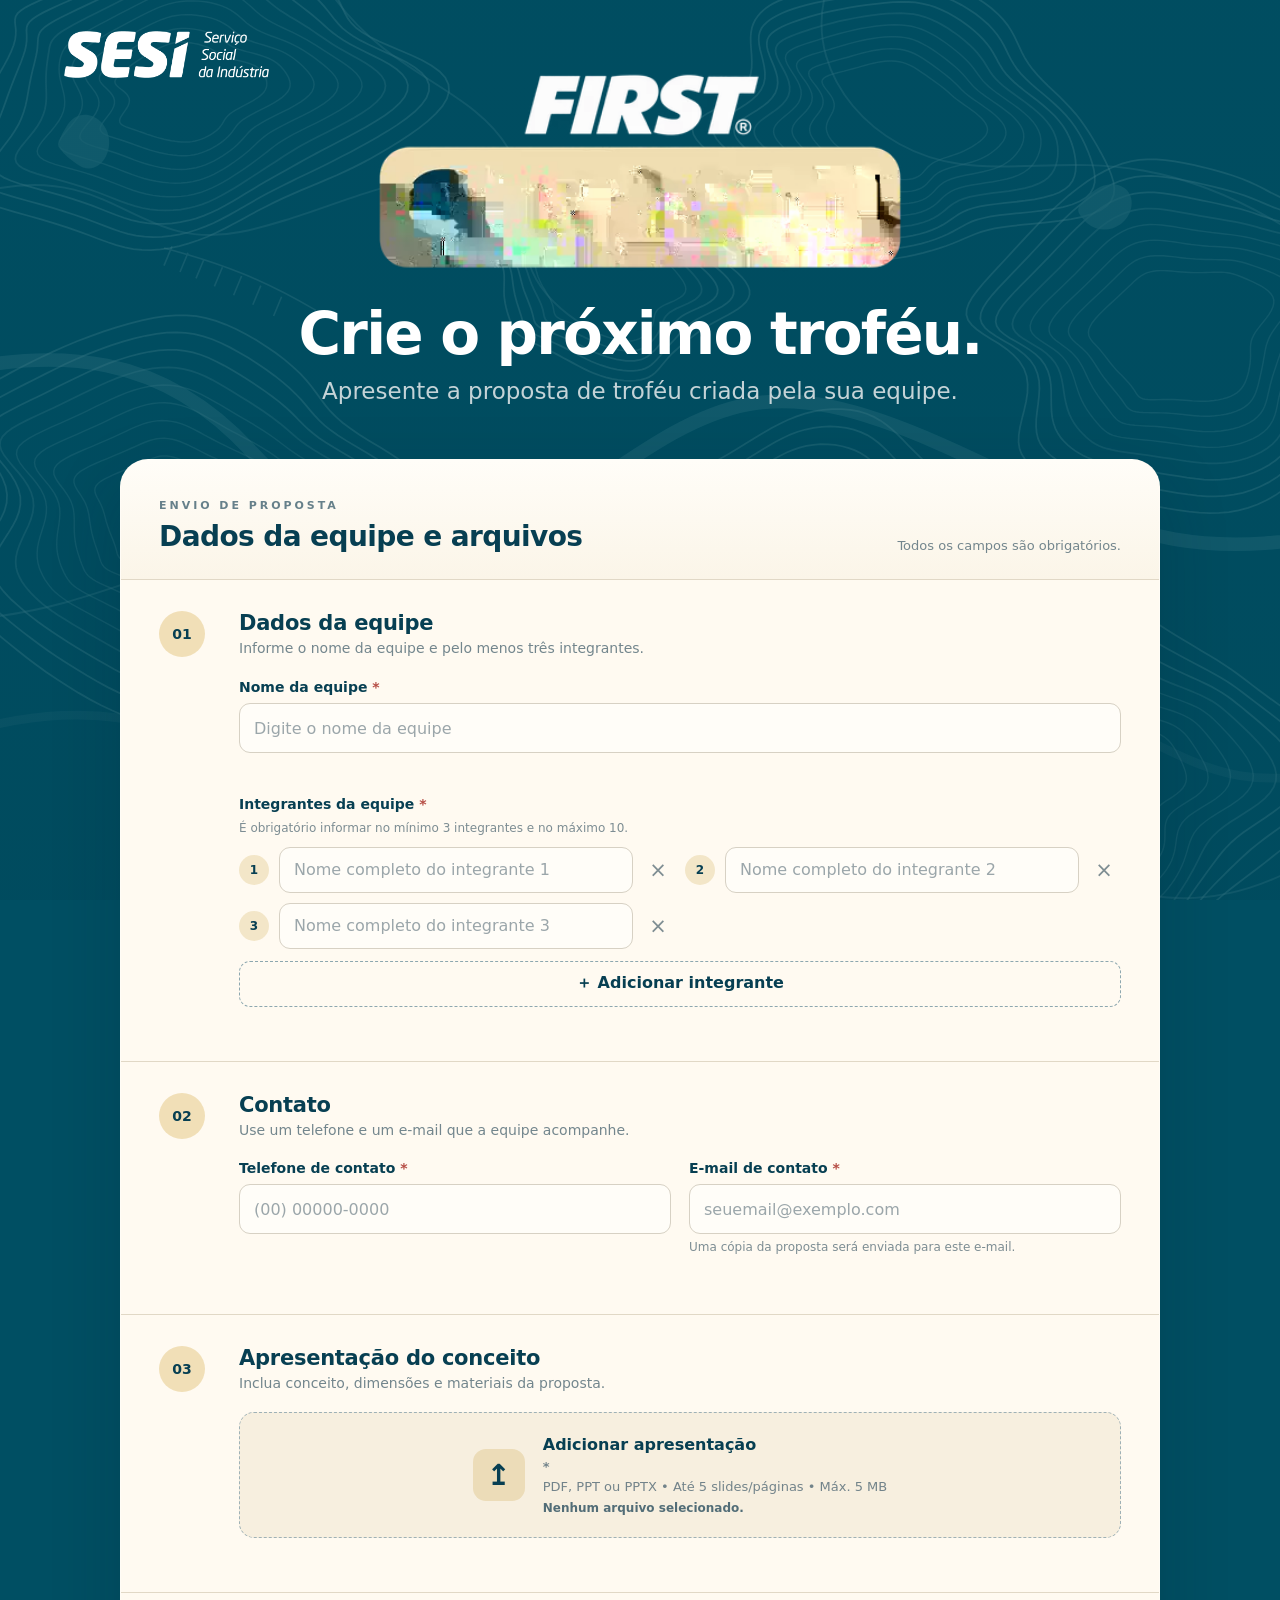
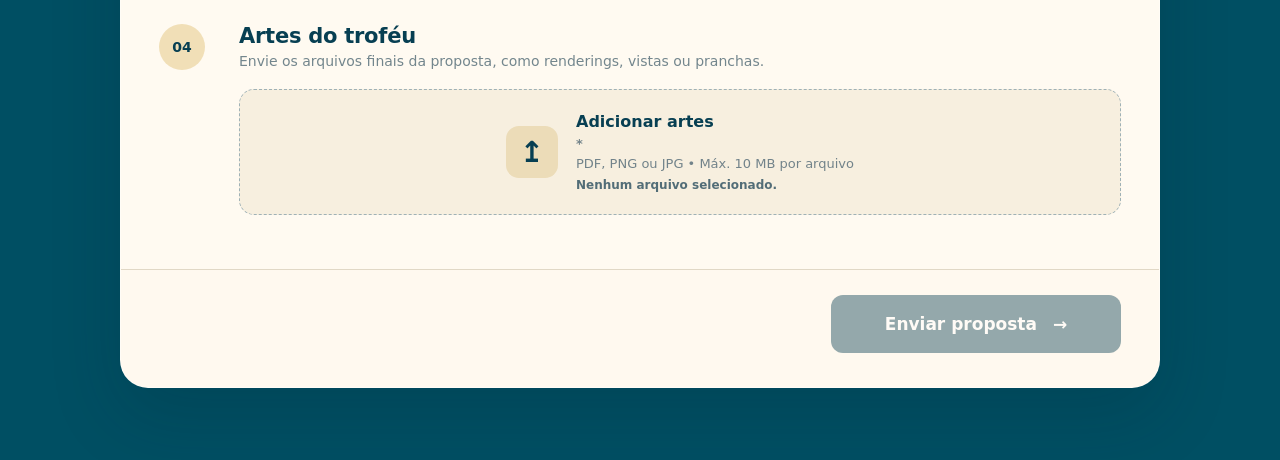
==== commit 67d2c52b: "Use new FIRST CANOPY logo" ====
--- a/index.html
+++ b/index.html
@@ -18,7 +18,7 @@
 <img alt="SESI — Serviço Social da Indústria" class="sesi-logo" src="assets/sesi-logo.png"/>
 </div>
 <div class="first-canopy-logo" id="firstCanopyLogo">
-<img alt="FIRST CANOPY" class="brand-image" src="assets/first-canopy-logo-v9.svg?v=9"/>
+<img alt="FIRST CANOPY" class="brand-image" src="assets/first-canopy-logo-v10.webp?v=10"/>
 </div>
 <div class="hero-copy">
 <h1>Crie o próximo troféu.</h1>
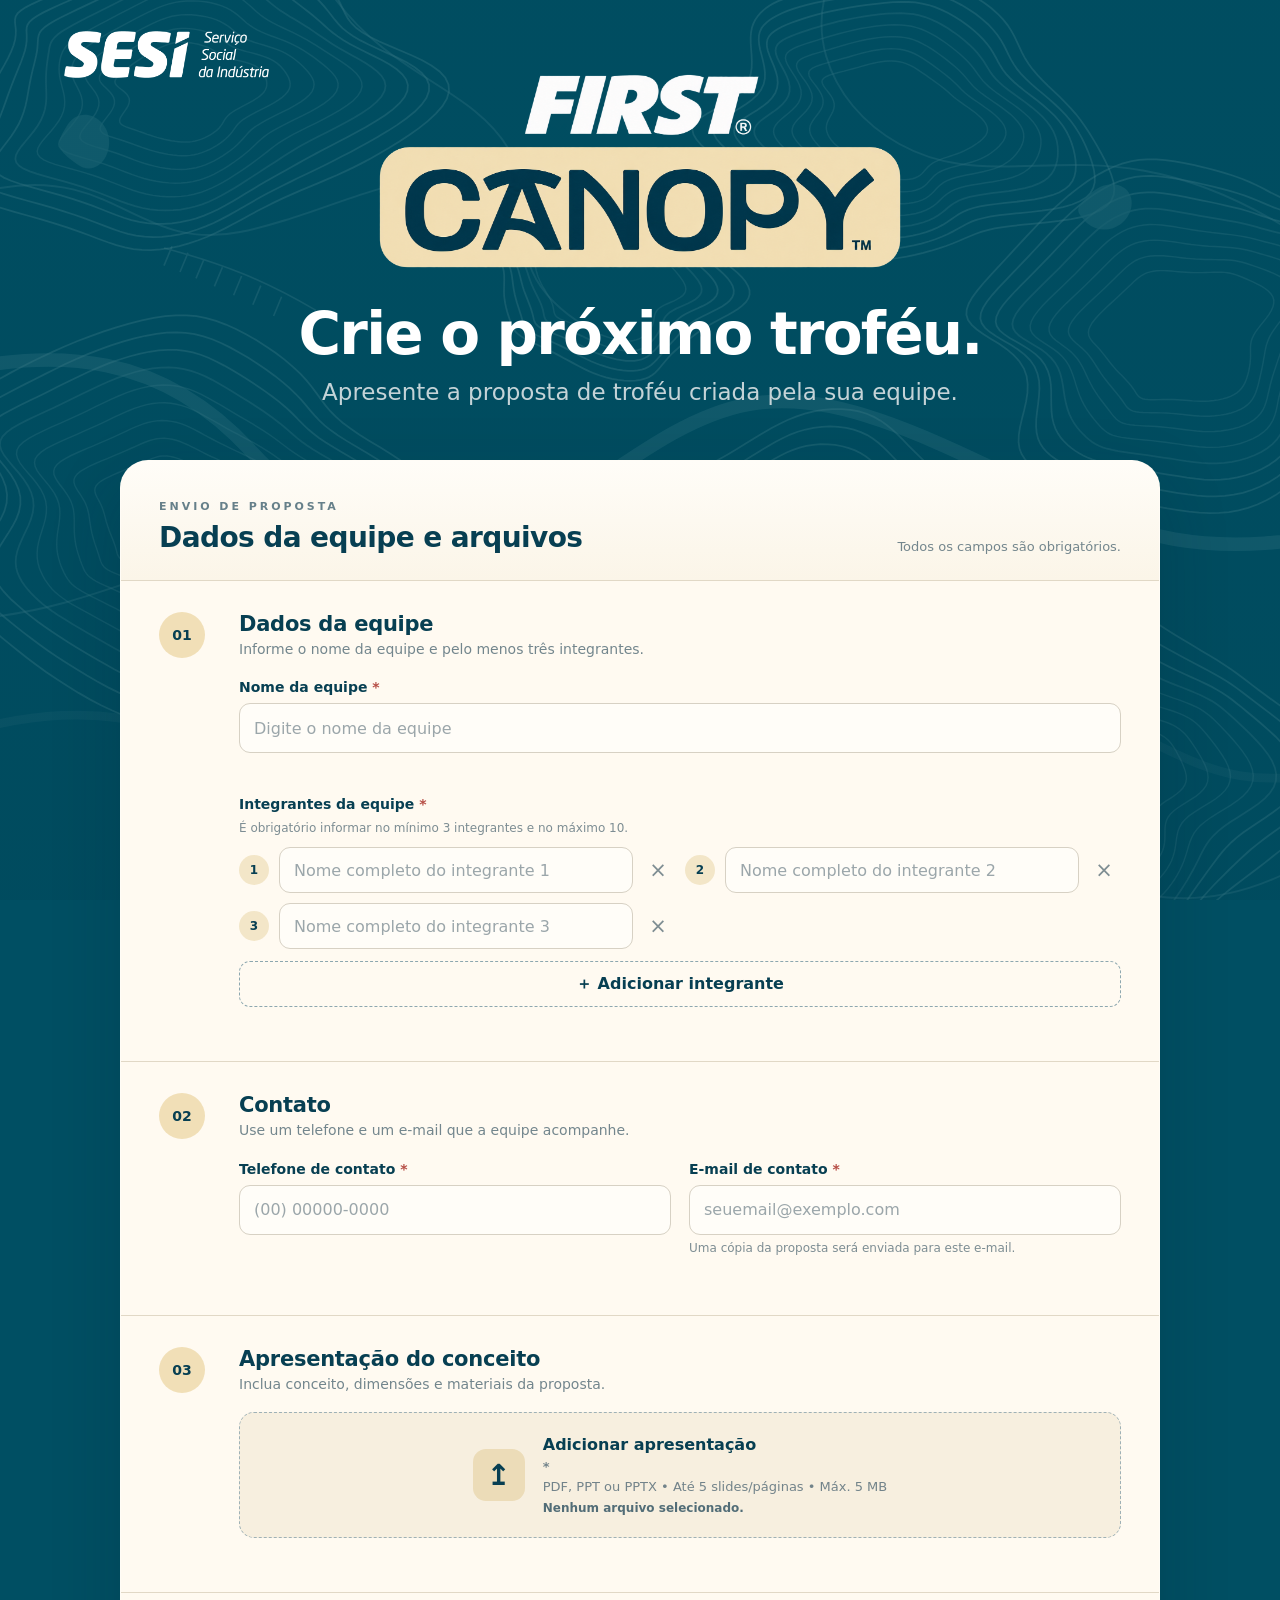
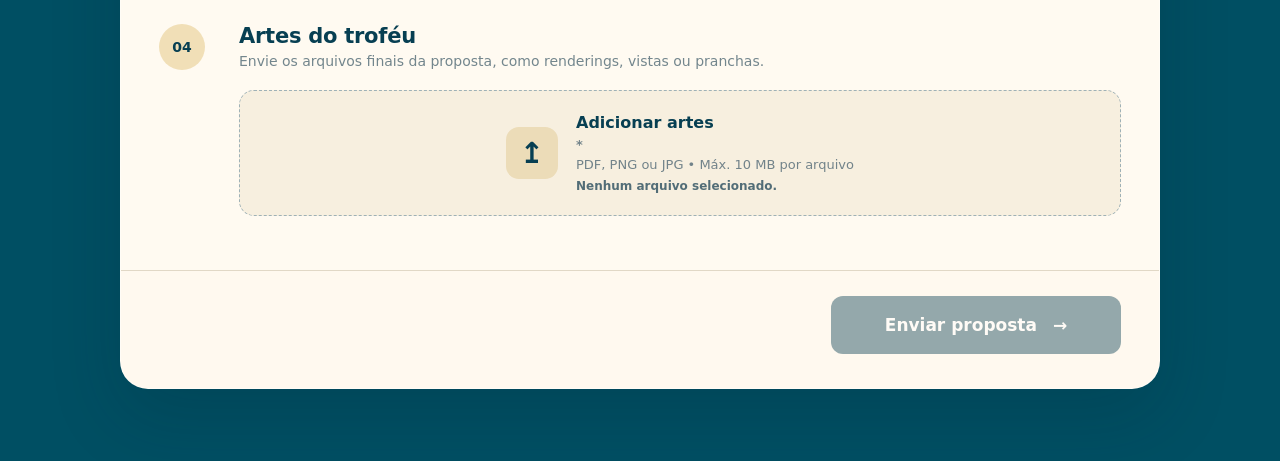
==== commit 433843e9: "Use exact FIRST CANOPY logo PNG" ====
--- a/index.html
+++ b/index.html
@@ -18,7 +18,7 @@
 <img alt="SESI — Serviço Social da Indústria" class="sesi-logo" src="assets/sesi-logo.png"/>
 </div>
 <div class="first-canopy-logo" id="firstCanopyLogo">
-<img alt="FIRST CANOPY" class="brand-image" src="assets/first-canopy-logo-v10.webp?v=10"/>
+<img alt="FIRST CANOPY" class="brand-image" src="assets/first-canopy-logo-v11.png?v=11"/>
 </div>
 <div class="hero-copy">
 <h1>Crie o próximo troféu.</h1>
